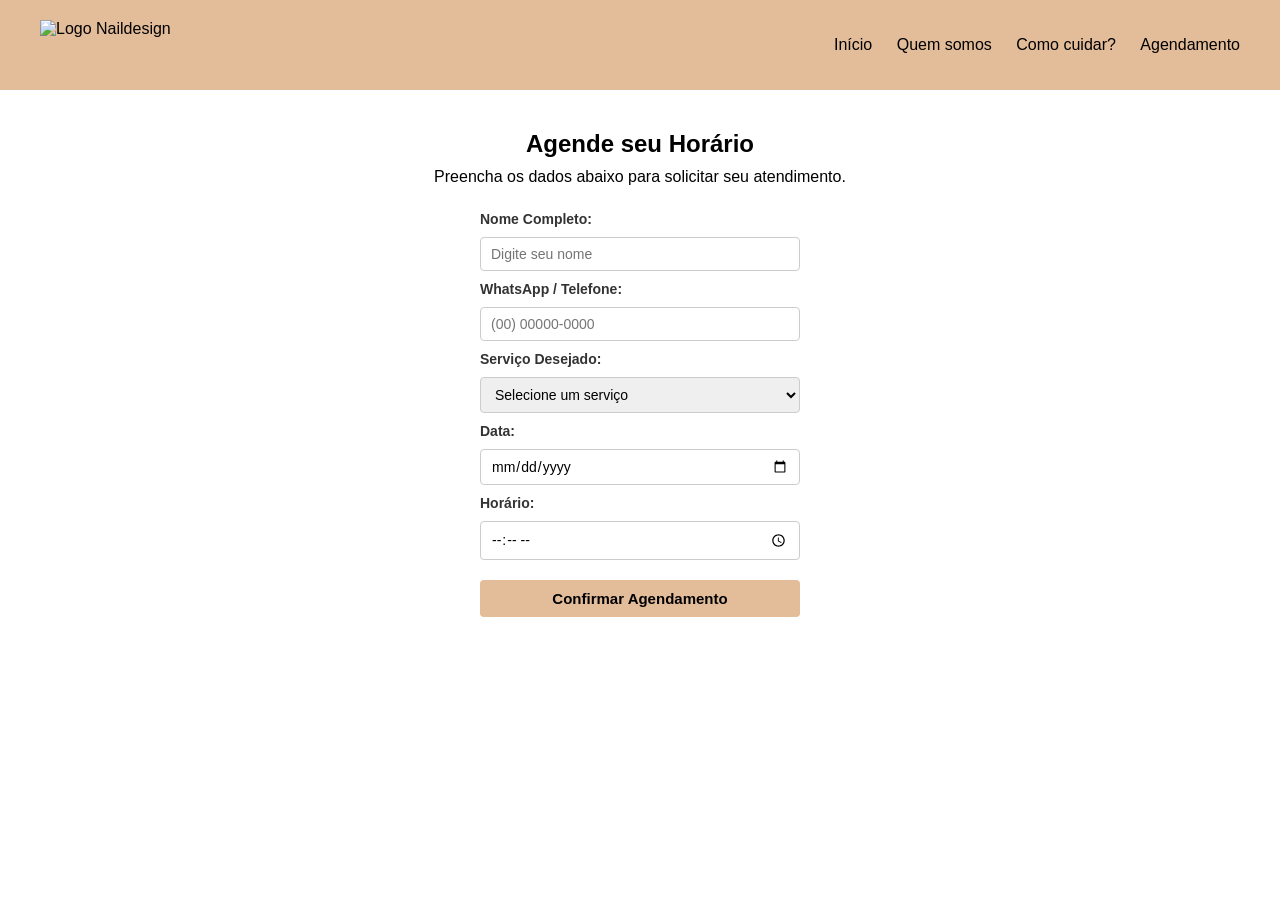
==== agendamento.html @ af374469 "feat" ====
<!DOCTYPE html>
<html lang="pt-BR">
<head>
    <meta charset="UTF-8">
    <meta name="viewport" content="width=device-width, initial-scale=1.0">
    <title>Agendamento - Naildesign</title>
    <link rel="stylesheet" href="style.css">
</head>
<body>

    <header>
        <img src="./images/logo.jpg" alt="Logo Naildesign" class="logo">
        <nav>
            <a href="index.html">Início</a>
            <a href="quemsomos.html">Quem somos</a>
            <a href="comocuidar.html">Como cuidar?</a>
            <a href="agendamento.html">Agendamento</a>
        </nav>
    </header>

    <main>
        <h2>Agende seu Horário</h2>
        <p>Preencha os dados abaixo para solicitar seu atendimento.</p>

        <!-- Formulário Básico -->
        <form>
            <label for="nome">Nome Completo:</label>
            <input type="text" id="nome" placeholder="Digite seu nome" required>

            <label for="telefone">WhatsApp / Telefone:</label>
            <input type="tel" id="telefone" placeholder="(00) 00000-0000" required>

            <label for="servico">Serviço Desejado:</label>
            <select id="servico" required>
                <option value="" disabled selected>Selecione um serviço</option>
                <option value="alongamento">Alongamento em Gel</option>
                <option value="manutencao">Manutenção de Gel</option>
                <option value="esmaltacao">Esmaltação em Gel</option>
                <option value="blindagem">Blindagem de Unhas</option>
                <option value="manicure">Manicure Simples</option>
            </select>

            <label for="data">Data:</label>
            <input type="date" id="data" required>

            <label for="horario">Horário:</label>
            <input type="time" id="horario" required>

            <button type="submit">Confirmar Agendamento</button>
        </form>
    </main>

</body>
</html>
---- style.css ----
/* Limpa as margens padrão do navegador */
* {
    margin: 0;
    padding: 0;
    box-sizing: border-box;
    font-family: Arial, sans-serif;
}

/* Cabeçalho com Flexbox */
header {
    background-color: #E3BC9A;
    padding: 20px 40px;
    display: flex;
    justify-content: space-between; /* Logo na esquerda, links na direita */
    align-items: center;            /* Alinha os dois na vertical */
}

/* Tamanho da logo */
.logo { 
    height: 50px;
}

/* Links do menu */
header nav a {
    text-decoration: none;
    color: #000000;
    margin-left: 20px; /* Espaço entre os links */
    font-size: 16px;
}

/* Conteúdo principal da página */
main {
    padding: 40px;
    text-align: center;
}

main h2 {
    margin-bottom: 10px;
}

.sessao-galeria {
    margin-top: 40px;
}

.sessao-galeria h3 {
    margin-bottom: 20px;
    font-size: 22px;
}

/* Container principal com Flexbox */
.galeria-unhas {
    display: flex;             /* Ativa o Flexbox */
    flex-wrap: wrap;           /* Permite quebrar linha se não couber na tela */
    justify-content: center;   /* Centraliza os itens na tela */
    gap: 20px;                 /* Espaço entre as fotos */
}

/* Card individual de cada unha */
.card-unha {
    display: flex;             /* Flexbox interno para alinhar foto e texto */
    flex-direction: column;    /* Coloca o texto embaixo da foto */
    align-items: center;       /* Centraliza o conteúdo dentro do card */
    background-color: #fff;
    border: 1px solid #ddd;
    border-radius: 8px;
    overflow: hidden;          /* Corta a imagem nas pontas arredondadas */
    width: 180px;              /* Largura fixa para cada card */
}

/* Foto da unha */
.card-unha img {
    width: 100%;
    height: 180px;
    object-fit: cover;         /* Ajusta a foto sem distorcer */
}

/* Legenda da foto */
.card-unha p {
    padding: 10px;
    font-size: 14px;
    color: #333;
}

/* Seção Quem Somos (Flexbox) */
.sessao-equipe {
    margin-top: 30px;
    display: flex;
    justify-content: center;
}

.equipe-card {
    display: flex;
    align-items: center;
    gap: 25px;
    max-width: 700px;
    background-color: #fdfdfd;
    padding: 20px;
    border: 1px solid #ddd;
    border-radius: 8px;
    text-align: left;
}

.equipe-foto {
    width: 180px;
    height: 180px;
    object-fit: cover;
    border-radius: 8px;
}

.equipe-texto h3 {
    margin-bottom: 10px;
    color: #333;
}

.equipe-texto p {
    color: #666;
    line-height: 1.5;
}

/* Quebra no celular para a foto ficar em cima do texto */
@media (max-width: 600px) {
    .equipe-card {
        flex-direction: column;
        text-align: center;
    }
}
/* Seção Como Cuidar (Flexbox) */
.container-cuidados {
    display: flex;
    flex-wrap: wrap;
    justify-content: center;
    gap: 20px;
    margin-top: 30px;
}

.card-cuidado {
    flex: 1 1 250px;
    max-width: 350px;
    background-color: #ffffff;
    border: 1px solid #ddd;
    border-radius: 8px;
    padding: 20px;
    text-align: left;
}

.card-cuidado h3 {
    font-size: 16px;
    color: #333;
    margin-bottom: 10px;
}

.card-cuidado p {
    font-size: 14px;
    color: #666;
    line-height: 1.5;
}
/* Formulário de Agendamento */
form {
    max-width: 320px;
    margin: 25px auto;
    display: flex;
    flex-direction: column;
    gap: 10px;
    text-align: left;
}

form label {
    font-size: 14px;
    font-weight: bold;
    color: #333;
}

form input, 
form select {
    padding: 8px 10px;
    border: 1px solid #ccc;
    border-radius: 4px;
    font-size: 14px;
    outline: none;
}

form button {
    margin-top: 10px;
    padding: 10px;
    background-color: #E3BC9A;
    border: none;
    border-radius: 4px;
    font-size: 15px;
    font-weight: bold;
    cursor: pointer;
    transition: 0.2s;
}

form button:hover {
    filter: brightness(0.92);
}
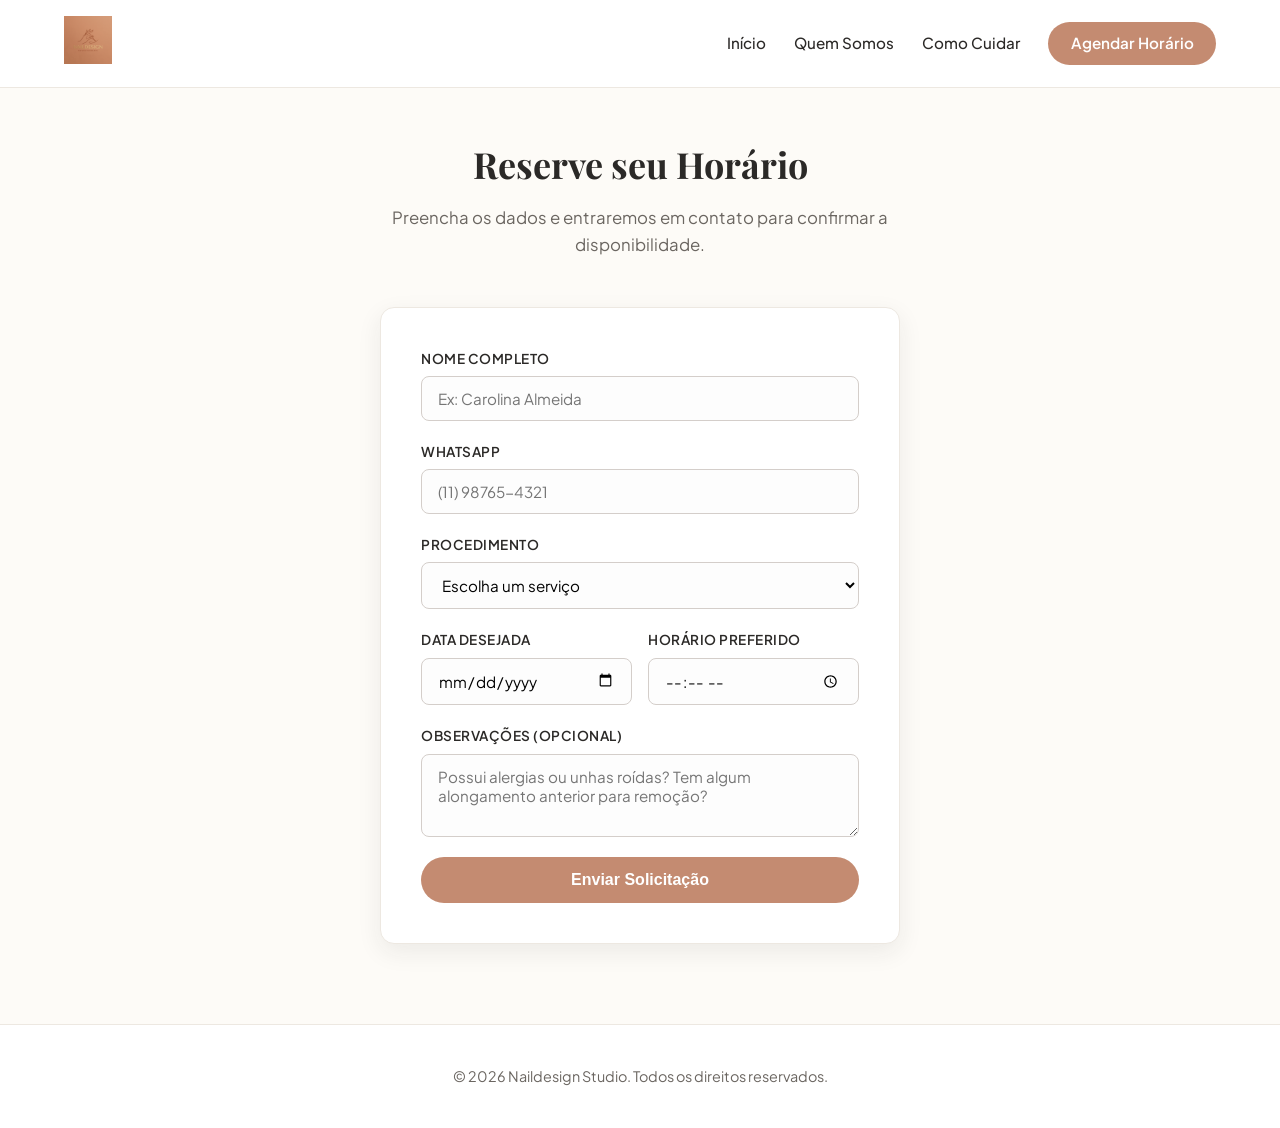
==== commit 38028f43: "comocuidar.html" ====
--- a/agendamento.html
+++ b/agendamento.html
@@ -1,54 +1,77 @@
 <!DOCTYPE html>
 <html lang="pt-BR">
 <head>
-    <meta charset="UTF-8">
-    <meta name="viewport" content="width=device-width, initial-scale=1.0">
-    <title>Agendamento - Naildesign</title>
-    <link rel="stylesheet" href="style.css">
+  <meta charset="UTF-8">
+  <meta name="viewport" content="width=device-width, initial-scale=1.0">
+  <title>Agendamento | Naildesign</title>
+  <link rel="stylesheet" href="style.css">
 </head>
 <body>
 
-    <header>
-        <img src="./images/logo.jpg" alt="Logo Naildesign" class="logo">
-        <nav>
-            <a href="index.html">Início</a>
-            <a href="quemsomos.html">Quem somos</a>
-            <a href="comocuidar.html">Como cuidar?</a>
-            <a href="agendamento.html">Agendamento</a>
-        </nav>
-    </header>
+  <header class="header">
+    <a href="index.html"><img src="./images/logo.jpg" alt="Naildesign Studio" class="brand-logo"></a>
+    <nav class="nav-links">
+      <a href="index.html" class="nav-link">Início</a>
+      <a href="quemsomos.html" class="nav-link">Quem Somos</a>
+      <a href="comocuidar.html" class="nav-link">Como Cuidar</a>
+      <a href="agendamento.html" class="nav-link btn-nav">Agendar Horário</a>
+    </nav>
+  </header>
 
-    <main>
-        <h2>Agende seu Horário</h2>
-        <p>Preencha os dados abaixo para solicitar seu atendimento.</p>
+  <main class="container">
+    <div class="section-header">
+      <h2>Reserve seu Horário</h2>
+      <p>Preencha os dados e entraremos em contato para confirmar a disponibilidade.</p>
+    </div>
 
-        <!-- Formulário Básico -->
-        <form>
-            <label for="nome">Nome Completo:</label>
-            <input type="text" id="nome" placeholder="Digite seu nome" required>
+    <section class="booking-container">
+      <form id="formAgendamento">
+        <div class="form-group">
+          <label for="nome">Nome Completo</label>
+          <input type="text" id="nome" name="nome" placeholder="Ex: Carolina Almeida" required>
+        </div>
 
-            <label for="telefone">WhatsApp / Telefone:</label>
-            <input type="tel" id="telefone" placeholder="(00) 00000-0000" required>
+        <div class="form-group">
+          <label for="telefone">WhatsApp</label>
+          <input type="tel" id="telefone" name="telefone" placeholder="(11) 98765-4321" required>
+        </div>
 
-            <label for="servico">Serviço Desejado:</label>
-            <select id="servico" required>
-                <option value="" disabled selected>Selecione um serviço</option>
-                <option value="alongamento">Alongamento em Gel</option>
-                <option value="manutencao">Manutenção de Gel</option>
-                <option value="esmaltacao">Esmaltação em Gel</option>
-                <option value="blindagem">Blindagem de Unhas</option>
-                <option value="manicure">Manicure Simples</option>
-            </select>
+        <div class="form-group">
+          <label for="servico">Procedimento</label>
+          <select id="servico" name="servico" required>
+            <option value="" disabled selected>Escolha um serviço</option>
+            <option value="Alongamento em Gel">Alongamento em Gel (Aplicação Inicial)</option>
+            <option value="Manutenção em Gel">Manutenção em Gel</option>
+            <option value="Blindagem">Blindagem de Unhas Naturais</option>
+            <option value="Esmaltação em Gel">Esmaltação em Gel</option>
+            <option value="Remoção Segura">Remoção Profissional de Alongamento</option>
+          </select>
+        </div>
 
-            <label for="data">Data:</label>
-            <input type="date" id="data" required>
+        <div class="form-row">
+          <div class="form-group">
+            <label for="data">Data Desejada</label>
+            <input type="date" id="data" name="data" required>
+          </div>
+          <div class="form-group">
+            <label for="horario">Horário Preferido</label>
+            <input type="time" id="horario" name="horario" required>
+          </div>
+        </div>
 
-            <label for="horario">Horário:</label>
-            <input type="time" id="horario" required>
+        <div class="form-group">
+          <label for="observacoes">Observações (Opcional)</label>
+          <textarea id="observacoes" name="observacoes" rows="3" placeholder="Possui alergias ou unhas roídas? Tem algum alongamento anterior para remoção?"></textarea>
+        </div>
 
-            <button type="submit">Confirmar Agendamento</button>
-        </form>
-    </main>
+        <button type="submit" class="btn-primary">Enviar Solicitação</button>
+      </form>
+    </section>
+  </main>
+
+  <footer>
+    <p>&copy; 2026 Naildesign Studio. Todos os direitos reservados.</p>
+  </footer>
 
 </body>
 </html>
--- a/style.css
+++ b/style.css
@@ -1,196 +1,376 @@
-/* Limpa as margens padrão do navegador */
+@import url('https://fonts.googleapis.com/css2?family=Playfair+Display:ital,wght@0,500;0,700;1,400&family=Plus+Jakarta+Sans:wght@400;500;600;700&display=swap');
+
+:root {
+  --primary: #c48b71;
+  --primary-dark: #a26950;
+  --primary-light: #f5ebe6;
+  --text-main: #2b2927;
+  --text-muted: #6b6661;
+  --bg-page: #fdfbf7;
+  --bg-surface: #ffffff;
+  --border-color: #ede8e1;
+  --shadow-sm: 0 2px 8px rgba(43, 41, 39, 0.04);
+  --shadow-md: 0 8px 24px rgba(43, 41, 39, 0.08);
+  --radius-sm: 8px;
+  --radius-md: 14px;
+  --radius-full: 9999px;
+  --transition: all 0.25s cubic-bezier(0.16, 1, 0.3, 1);
+}
+
 * {
-    margin: 0;
-    padding: 0;
-    box-sizing: border-box;
-    font-family: Arial, sans-serif;
-}
-
-/* Cabeçalho com Flexbox */
-header {
-    background-color: #E3BC9A;
-    padding: 20px 40px;
-    display: flex;
-    justify-content: space-between; /* Logo na esquerda, links na direita */
-    align-items: center;            /* Alinha os dois na vertical */
-}
-
-/* Tamanho da logo */
-.logo { 
-    height: 50px;
-}
-
-/* Links do menu */
-header nav a {
-    text-decoration: none;
-    color: #000000;
-    margin-left: 20px; /* Espaço entre os links */
-    font-size: 16px;
-}
-
-/* Conteúdo principal da página */
-main {
-    padding: 40px;
-    text-align: center;
-}
-
-main h2 {
-    margin-bottom: 10px;
-}
-
-.sessao-galeria {
-    margin-top: 40px;
-}
-
-.sessao-galeria h3 {
-    margin-bottom: 20px;
-    font-size: 22px;
-}
-
-/* Container principal com Flexbox */
-.galeria-unhas {
-    display: flex;             /* Ativa o Flexbox */
-    flex-wrap: wrap;           /* Permite quebrar linha se não couber na tela */
-    justify-content: center;   /* Centraliza os itens na tela */
-    gap: 20px;                 /* Espaço entre as fotos */
-}
-
-/* Card individual de cada unha */
-.card-unha {
-    display: flex;             /* Flexbox interno para alinhar foto e texto */
-    flex-direction: column;    /* Coloca o texto embaixo da foto */
-    align-items: center;       /* Centraliza o conteúdo dentro do card */
-    background-color: #fff;
-    border: 1px solid #ddd;
-    border-radius: 8px;
-    overflow: hidden;          /* Corta a imagem nas pontas arredondadas */
-    width: 180px;              /* Largura fixa para cada card */
-}
-
-/* Foto da unha */
-.card-unha img {
-    width: 100%;
-    height: 180px;
-    object-fit: cover;         /* Ajusta a foto sem distorcer */
-}
-
-/* Legenda da foto */
-.card-unha p {
-    padding: 10px;
-    font-size: 14px;
-    color: #333;
-}
-
-/* Seção Quem Somos (Flexbox) */
-.sessao-equipe {
-    margin-top: 30px;
-    display: flex;
-    justify-content: center;
-}
-
-.equipe-card {
-    display: flex;
-    align-items: center;
-    gap: 25px;
-    max-width: 700px;
-    background-color: #fdfdfd;
-    padding: 20px;
-    border: 1px solid #ddd;
-    border-radius: 8px;
-    text-align: left;
-}
-
-.equipe-foto {
-    width: 180px;
-    height: 180px;
-    object-fit: cover;
-    border-radius: 8px;
-}
-
-.equipe-texto h3 {
-    margin-bottom: 10px;
-    color: #333;
-}
-
-.equipe-texto p {
-    color: #666;
-    line-height: 1.5;
-}
-
-/* Quebra no celular para a foto ficar em cima do texto */
-@media (max-width: 600px) {
-    .equipe-card {
-        flex-direction: column;
-        text-align: center;
-    }
-}
-/* Seção Como Cuidar (Flexbox) */
-.container-cuidados {
-    display: flex;
+  margin: 0;
+  padding: 0;
+  box-sizing: border-box;
+}
+
+body {
+  font-family: 'Plus Jakarta Sans', sans-serif;
+  background-color: var(--bg-page);
+  color: var(--text-main);
+  line-height: 1.6;
+  -webkit-font-smoothing: antialiased;
+}
+
+h1, h2, h3 {
+  font-family: 'Playfair Display', serif;
+  font-weight: 700;
+  color: var(--text-main);
+}
+
+/* Header & Nav */
+.header {
+  position: sticky;
+  top: 0;
+  background-color: rgba(255, 255, 255, 0.92);
+  backdrop-filter: blur(10px);
+  border-bottom: 1px solid var(--border-color);
+  padding: 1rem 5%;
+  display: flex;
+  justify-content: space-between;
+  align-items: center;
+  z-index: 100;
+}
+
+.brand-logo {
+  height: 48px;
+  width: auto;
+  object-fit: contain;
+}
+
+.nav-links {
+  display: flex;
+  align-items: center;
+  gap: 1.75rem;
+}
+
+.nav-link {
+  text-decoration: none;
+  color: var(--text-main);
+  font-weight: 500;
+  font-size: 0.95rem;
+  transition: var(--transition);
+}
+
+.nav-link:hover {
+  color: var(--primary);
+}
+
+.btn-nav {
+  background-color: var(--primary);
+  color: #fff !important;
+  padding: 0.6rem 1.4rem;
+  border-radius: var(--radius-full);
+  font-weight: 600;
+}
+
+.btn-nav:hover {
+  background-color: var(--primary-dark);
+  transform: translateY(-1px);
+}
+
+/* Main Layout */
+.container {
+  max-width: 1120px;
+  margin: 0 auto;
+  padding: 3rem 1.5rem 5rem;
+}
+
+.section-header {
+  text-align: center;
+  max-width: 600px;
+  margin: 0 auto 3rem;
+}
+
+.section-header h2 {
+  font-size: 2.25rem;
+  margin-bottom: 0.75rem;
+}
+
+.section-header p {
+  color: var(--text-muted);
+  font-size: 1.05rem;
+}
+
+/* Hero Section */
+.hero {
+  display: flex;
+  align-items: center;
+  gap: 3rem;
+  padding: 4rem 0;
+}
+
+.hero-content {
+  flex: 1.1;
+}
+
+.hero-content h1 {
+  font-size: 3rem;
+  line-height: 1.15;
+  margin-bottom: 1.25rem;
+}
+
+.hero-content p {
+  color: var(--text-muted);
+  font-size: 1.15rem;
+  margin-bottom: 2rem;
+}
+
+.hero-image {
+  flex: 0.9;
+}
+
+.hero-image img {
+  width: 100%;
+  height: 420px;
+  object-fit: cover;
+  border-radius: var(--radius-md);
+  box-shadow: var(--shadow-md);
+}
+
+/* Galeria de Fotos / Trabalhos */
+.gallery-grid {
+  display: flex;
+  flex-wrap: wrap;
+  gap: 1.5rem;
+  justify-content: center;
+}
+
+.gallery-card {
+  flex: 1 1 240px;
+  max-width: 260px;
+  background-color: var(--bg-surface);
+  border: 1px solid var(--border-color);
+  border-radius: var(--radius-md);
+  overflow: hidden;
+  box-shadow: var(--shadow-sm);
+  transition: var(--transition);
+}
+
+.gallery-card:hover {
+  transform: translateY(-4px);
+  box-shadow: var(--shadow-md);
+}
+
+.gallery-card img {
+  width: 100%;
+  height: 240px;
+  object-fit: cover;
+}
+
+.gallery-info {
+  padding: 1rem 1.2rem;
+}
+
+.gallery-info h4 {
+  font-size: 1rem;
+  font-weight: 600;
+  margin-bottom: 0.25rem;
+}
+
+.gallery-info p {
+  font-size: 0.85rem;
+  color: var(--text-muted);
+}
+
+/* Card Quem Somos / Equipe */
+.team-wrapper {
+  display: flex;
+  align-items: center;
+  gap: 3.5rem;
+  background-color: var(--bg-surface);
+  border: 1px solid var(--border-color);
+  border-radius: var(--radius-md);
+  padding: 2.5rem;
+  box-shadow: var(--shadow-sm);
+}
+
+.team-wrapper img {
+  width: 320px;
+  height: 380px;
+  object-fit: cover;
+  border-radius: var(--radius-sm);
+}
+
+.team-details h3 {
+  font-size: 1.8rem;
+  margin-bottom: 1rem;
+}
+
+.team-details p {
+  color: var(--text-muted);
+  margin-bottom: 1.25rem;
+  line-height: 1.7;
+}
+
+/* Cards de Cuidados */
+.tips-grid {
+  display: flex;
+  flex-wrap: wrap;
+  gap: 1.5rem;
+  justify-content: center;
+}
+
+.tip-card {
+  flex: 1 1 300px;
+  max-width: 350px;
+  background: var(--bg-surface);
+  border: 1px solid var(--border-color);
+  padding: 1.75rem;
+  border-radius: var(--radius-md);
+  box-shadow: var(--shadow-sm);
+  transition: var(--transition);
+}
+
+.tip-card:hover {
+  border-color: var(--primary);
+  transform: translateY(-2px);
+}
+
+.tip-card h3 {
+  font-size: 1.2rem;
+  margin-bottom: 0.75rem;
+  color: var(--primary-dark);
+}
+
+.tip-card p {
+  color: var(--text-muted);
+  font-size: 0.95rem;
+}
+
+/* Formulário Profissional */
+.booking-container {
+  max-width: 520px;
+  margin: 0 auto;
+  background: var(--bg-surface);
+  border: 1px solid var(--border-color);
+  border-radius: var(--radius-md);
+  padding: 2.5rem;
+  box-shadow: var(--shadow-md);
+}
+
+.form-group {
+  margin-bottom: 1.25rem;
+  display: flex;
+  flex-direction: column;
+}
+
+.form-row {
+  display: flex;
+  gap: 1rem;
+}
+
+.form-row .form-group {
+  flex: 1;
+}
+
+.form-group label {
+  font-size: 0.85rem;
+  font-weight: 600;
+  margin-bottom: 0.4rem;
+  color: var(--text-main);
+  text-transform: uppercase;
+  letter-spacing: 0.5px;
+}
+
+.form-group input,
+.form-group select,
+.form-group textarea {
+  width: 100%;
+  padding: 0.75rem 1rem;
+  font-family: inherit;
+  font-size: 0.95rem;
+  background: #fdfdfd;
+  border: 1px solid #d4ceca;
+  border-radius: var(--radius-sm);
+  transition: var(--transition);
+}
+
+.form-group input:focus,
+.form-group select:focus,
+.form-group textarea:focus {
+  outline: none;
+  border-color: var(--primary);
+  box-shadow: 0 0 0 3px rgba(196, 139, 113, 0.15);
+  background: #fff;
+}
+
+.btn-primary {
+  display: inline-block;
+  background-color: var(--primary);
+  color: #fff;
+  border: none;
+  border-radius: var(--radius-full);
+  padding: 0.9rem 2rem;
+  font-size: 1rem;
+  font-weight: 600;
+  cursor: pointer;
+  text-decoration: none;
+  transition: var(--transition);
+  width: 100%;
+  text-align: center;
+}
+
+.btn-primary:hover {
+  background-color: var(--primary-dark);
+  box-shadow: 0 4px 12px rgba(162, 105, 80, 0.25);
+}
+
+/* Footer */
+footer {
+  border-top: 1px solid var(--border-color);
+  padding: 2.5rem 1.5rem;
+  text-align: center;
+  font-size: 0.9rem;
+  color: var(--text-muted);
+  background-color: #fff;
+}
+
+/* Responsividade Mobile */
+@media (max-width: 820px) {
+  .header {
+    flex-direction: column;
+    gap: 1rem;
+    padding: 1.25rem;
+  }
+  
+  .nav-links {
     flex-wrap: wrap;
     justify-content: center;
-    gap: 20px;
-    margin-top: 30px;
-}
-
-.card-cuidado {
-    flex: 1 1 250px;
-    max-width: 350px;
-    background-color: #ffffff;
-    border: 1px solid #ddd;
-    border-radius: 8px;
-    padding: 20px;
-    text-align: left;
-}
-
-.card-cuidado h3 {
-    font-size: 16px;
-    color: #333;
-    margin-bottom: 10px;
-}
-
-.card-cuidado p {
-    font-size: 14px;
-    color: #666;
-    line-height: 1.5;
-}
-/* Formulário de Agendamento */
-form {
-    max-width: 320px;
-    margin: 25px auto;
-    display: flex;
+    gap: 1rem;
+  }
+
+  .hero, .team-wrapper {
     flex-direction: column;
-    gap: 10px;
-    text-align: left;
-}
-
-form label {
-    font-size: 14px;
-    font-weight: bold;
-    color: #333;
-}
-
-form input, 
-form select {
-    padding: 8px 10px;
-    border: 1px solid #ccc;
-    border-radius: 4px;
-    font-size: 14px;
-    outline: none;
-}
-
-form button {
-    margin-top: 10px;
-    padding: 10px;
-    background-color: #E3BC9A;
-    border: none;
-    border-radius: 4px;
-    font-size: 15px;
-    font-weight: bold;
-    cursor: pointer;
-    transition: 0.2s;
-}
-
-form button:hover {
-    filter: brightness(0.92);
-}
+    text-align: center;
+  }
+
+  .team-wrapper img {
+    width: 100%;
+    height: 300px;
+  }
+
+  .form-row {
+    flex-direction: column;
+    gap: 0;
+  }
+}
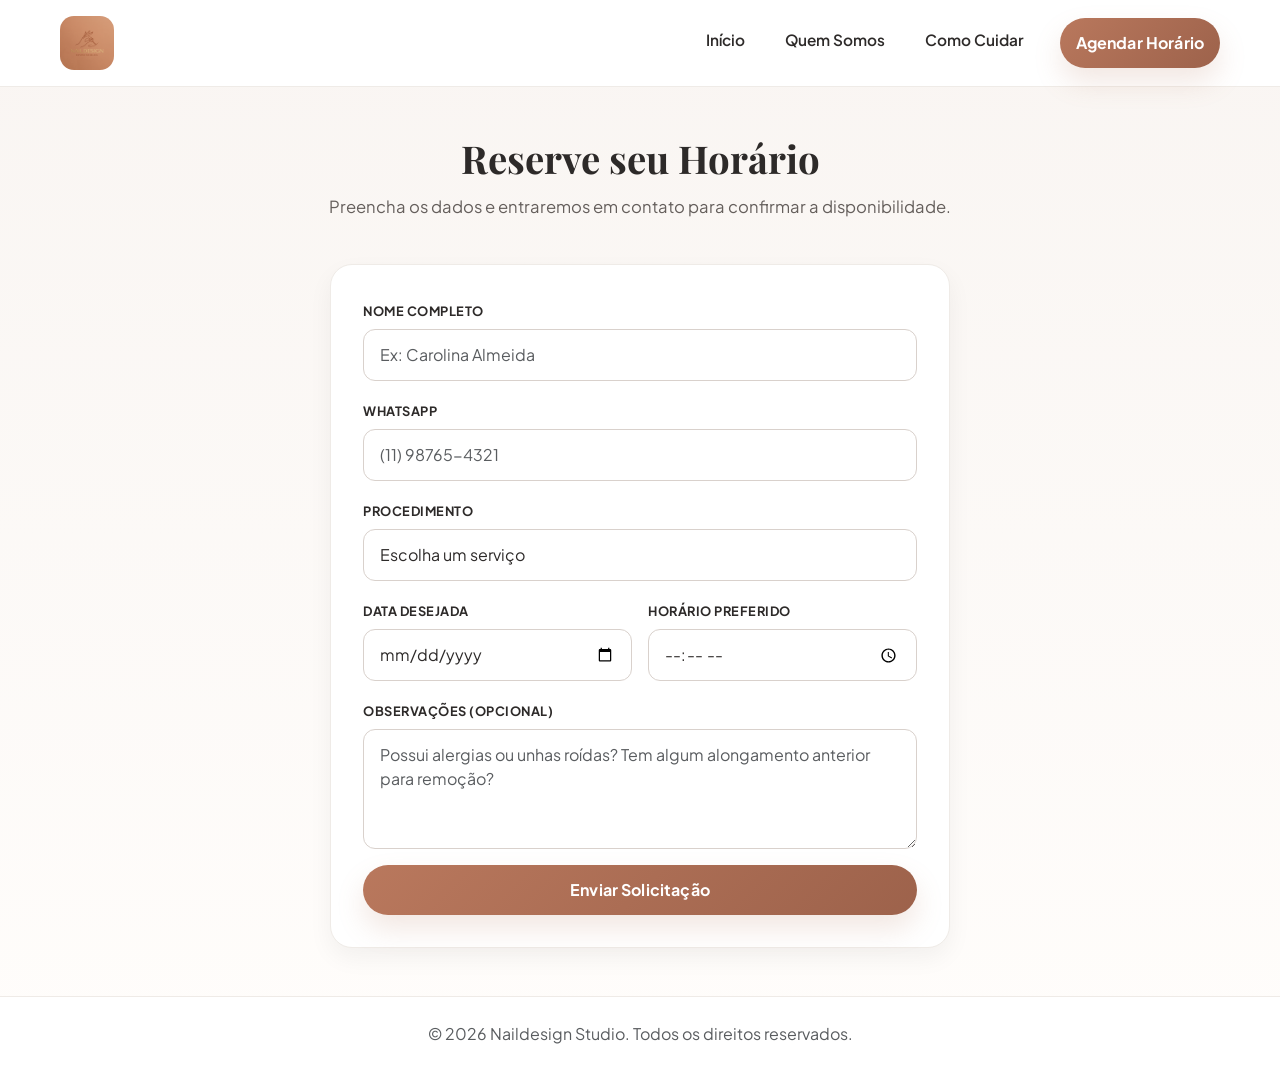
==== commit 7940e4ee: "style: alteracao na estilizacao" ====
--- a/agendamento.html
+++ b/agendamento.html
@@ -4,41 +4,51 @@
   <meta charset="UTF-8">
   <meta name="viewport" content="width=device-width, initial-scale=1.0">
   <title>Agendamento | Naildesign</title>
+  <link href="https://cdn.jsdelivr.net/npm/bootstrap@5.3.3/dist/css/bootstrap.min.css" rel="stylesheet">
   <link rel="stylesheet" href="style.css">
 </head>
 <body>
 
   <header class="header">
-    <a href="index.html"><img src="./images/logo.jpg" alt="Naildesign Studio" class="brand-logo"></a>
-    <nav class="nav-links">
-      <a href="index.html" class="nav-link">Início</a>
-      <a href="quemsomos.html" class="nav-link">Quem Somos</a>
-      <a href="comocuidar.html" class="nav-link">Como Cuidar</a>
-      <a href="agendamento.html" class="nav-link btn-nav">Agendar Horário</a>
+    <nav class="navbar navbar-expand-lg navbar-light bg-white w-100 px-3 px-lg-5 py-3">
+      <div class="container-fluid">
+        <a class="navbar-brand" href="index.html"><img src="./images/logo.jpg" alt="Naildesign Studio" class="brand-logo"></a>
+        <button class="navbar-toggler" type="button" data-bs-toggle="collapse" data-bs-target="#menuNaildesign" aria-controls="menuNaildesign" aria-expanded="false" aria-label="Toggle navigation">
+          <span class="navbar-toggler-icon"></span>
+        </button>
+        <div class="collapse navbar-collapse" id="menuNaildesign">
+          <div class="navbar-nav ms-auto gap-lg-3">
+            <a class="nav-link nav-link-custom" href="index.html">Início</a>
+            <a class="nav-link nav-link-custom" href="quemsomos.html">Quem Somos</a>
+            <a class="nav-link nav-link-custom" href="comocuidar.html">Como Cuidar</a>
+            <a class="btn btn-primary rounded-pill px-3 ms-lg-2" href="agendamento.html">Agendar Horário</a>
+          </div>
+        </div>
+      </div>
     </nav>
   </header>
 
-  <main class="container">
+  <main class="container py-5">
     <div class="section-header">
       <h2>Reserve seu Horário</h2>
       <p>Preencha os dados e entraremos em contato para confirmar a disponibilidade.</p>
     </div>
 
     <section class="booking-container">
-      <form id="formAgendamento">
-        <div class="form-group">
-          <label for="nome">Nome Completo</label>
-          <input type="text" id="nome" name="nome" placeholder="Ex: Carolina Almeida" required>
+      <form id="formAgendamento" class="row g-3">
+        <div class="col-12">
+          <label for="nome" class="form-label">Nome Completo</label>
+          <input type="text" class="form-control" id="nome" name="nome" placeholder="Ex: Carolina Almeida" required>
         </div>
 
-        <div class="form-group">
-          <label for="telefone">WhatsApp</label>
-          <input type="tel" id="telefone" name="telefone" placeholder="(11) 98765-4321" required>
+        <div class="col-12">
+          <label for="telefone" class="form-label">WhatsApp</label>
+          <input type="tel" class="form-control" id="telefone" name="telefone" placeholder="(11) 98765-4321" required>
         </div>
 
-        <div class="form-group">
-          <label for="servico">Procedimento</label>
-          <select id="servico" name="servico" required>
+        <div class="col-12">
+          <label for="servico" class="form-label">Procedimento</label>
+          <select class="form-select" id="servico" name="servico" required>
             <option value="" disabled selected>Escolha um serviço</option>
             <option value="Alongamento em Gel">Alongamento em Gel (Aplicação Inicial)</option>
             <option value="Manutenção em Gel">Manutenção em Gel</option>
@@ -48,30 +58,31 @@
           </select>
         </div>
 
-        <div class="form-row">
-          <div class="form-group">
-            <label for="data">Data Desejada</label>
-            <input type="date" id="data" name="data" required>
-          </div>
-          <div class="form-group">
-            <label for="horario">Horário Preferido</label>
-            <input type="time" id="horario" name="horario" required>
-          </div>
+        <div class="col-md-6">
+          <label for="data" class="form-label">Data Desejada</label>
+          <input type="date" class="form-control" id="data" name="data" required>
+        </div>
+        <div class="col-md-6">
+          <label for="horario" class="form-label">Horário Preferido</label>
+          <input type="time" class="form-control" id="horario" name="horario" required>
         </div>
 
-        <div class="form-group">
-          <label for="observacoes">Observações (Opcional)</label>
-          <textarea id="observacoes" name="observacoes" rows="3" placeholder="Possui alergias ou unhas roídas? Tem algum alongamento anterior para remoção?"></textarea>
+        <div class="col-12">
+          <label for="observacoes" class="form-label">Observações (Opcional)</label>
+          <textarea class="form-control" id="observacoes" name="observacoes" rows="3" placeholder="Possui alergias ou unhas roídas? Tem algum alongamento anterior para remoção?"></textarea>
         </div>
 
-        <button type="submit" class="btn-primary">Enviar Solicitação</button>
+        <div class="col-12">
+          <button type="submit" class="btn btn-primary w-100">Enviar Solicitação</button>
+        </div>
       </form>
     </section>
   </main>
 
-  <footer>
-    <p>&copy; 2026 Naildesign Studio. Todos os direitos reservados.</p>
+  <footer class="text-center text-muted py-4">
+    <p class="mb-0">&copy; 2026 Naildesign Studio. Todos os direitos reservados.</p>
   </footer>
 
+  <script src="https://cdn.jsdelivr.net/npm/bootstrap@5.3.3/dist/js/bootstrap.bundle.min.js"></script>
 </body>
 </html>
--- a/style.css
+++ b/style.css
@@ -1,20 +1,21 @@
 @import url('https://fonts.googleapis.com/css2?family=Playfair+Display:ital,wght@0,500;0,700;1,400&family=Plus+Jakarta+Sans:wght@400;500;600;700&display=swap');
 
 :root {
-  --primary: #c48b71;
-  --primary-dark: #a26950;
-  --primary-light: #f5ebe6;
-  --text-main: #2b2927;
-  --text-muted: #6b6661;
-  --bg-page: #fdfbf7;
+  --primary: #b9785d;
+  --primary-dark: #9d624b;
+  --primary-light: #f5ece7;
+  --accent: #f3d8ca;
+  --text-main: #2d2a29;
+  --text-muted: #655f5c;
+  --bg-page: #f9f5f2;
   --bg-surface: #ffffff;
-  --border-color: #ede8e1;
-  --shadow-sm: 0 2px 8px rgba(43, 41, 39, 0.04);
-  --shadow-md: 0 8px 24px rgba(43, 41, 39, 0.08);
-  --radius-sm: 8px;
-  --radius-md: 14px;
+  --border-color: #efebe7;
+  --shadow-sm: 0 10px 25px rgba(28, 22, 18, 0.05);
+  --shadow-md: 0 18px 40px rgba(28, 22, 18, 0.08);
+  --radius-sm: 12px;
+  --radius-md: 22px;
   --radius-full: 9999px;
-  --transition: all 0.25s cubic-bezier(0.16, 1, 0.3, 1);
+  --transition: all 0.25s ease;
 }
 
 * {
@@ -23,354 +24,357 @@
   box-sizing: border-box;
 }
 
+html {
+  scroll-behavior: smooth;
+}
+
 body {
   font-family: 'Plus Jakarta Sans', sans-serif;
-  background-color: var(--bg-page);
+  background: linear-gradient(180deg, #f9f5f2 0%, #fffdfb 100%);
   color: var(--text-main);
   line-height: 1.6;
   -webkit-font-smoothing: antialiased;
 }
 
-h1, h2, h3 {
+img {
+  max-width: 100%;
+  display: block;
+}
+
+h1, h2, h3, h4 {
   font-family: 'Playfair Display', serif;
   font-weight: 700;
   color: var(--text-main);
+  margin: 0;
+}
+
+p {
+  margin: 0;
 }
 
 /* Header & Nav */
 .header {
   position: sticky;
   top: 0;
-  background-color: rgba(255, 255, 255, 0.92);
+  z-index: 1000;
+  background: rgba(255, 255, 255, 0.9);
   backdrop-filter: blur(10px);
   border-bottom: 1px solid var(--border-color);
-  padding: 1rem 5%;
-  display: flex;
-  justify-content: space-between;
-  align-items: center;
-  z-index: 100;
+}
+
+.navbar {
+  --bs-navbar-brand-padding-y: 0;
+  --bs-navbar-toggler-border-color: transparent;
+  --bs-navbar-color: var(--text-main);
+  --bs-navbar-hover-color: var(--primary);
+  --bs-navbar-active-color: var(--primary);
 }
 
 .brand-logo {
-  height: 48px;
+  height: 54px;
   width: auto;
   object-fit: contain;
-}
-
-.nav-links {
-  display: flex;
-  align-items: center;
-  gap: 1.75rem;
-}
-
-.nav-link {
-  text-decoration: none;
-  color: var(--text-main);
-  font-weight: 500;
-  font-size: 0.95rem;
-  transition: var(--transition);
-}
-
-.nav-link:hover {
-  color: var(--primary);
-}
-
-.btn-nav {
-  background-color: var(--primary);
-  color: #fff !important;
-  padding: 0.6rem 1.4rem;
+  border-radius: 14px;
+}
+
+.nav-link-custom {
+  color: var(--text-main) !important;
+  font-weight: 600;
+  font-size: 0.96rem;
+  transition: var(--transition);
+  padding: 0.6rem 0.75rem !important;
+}
+
+.nav-link-custom:hover,
+.nav-link-custom:focus {
+  color: var(--primary) !important;
+}
+
+.btn-primary {
+  background: linear-gradient(135deg, var(--primary) 0%, var(--primary-dark) 100%);
+  border: none;
+  color: #fff;
   border-radius: var(--radius-full);
-  font-weight: 600;
-}
-
-.btn-nav:hover {
-  background-color: var(--primary-dark);
+  padding: 0.8rem 1.6rem;
+  font-weight: 700;
+  letter-spacing: 0.01em;
+  transition: var(--transition);
+  box-shadow: 0 14px 28px rgba(185, 120, 93, 0.18);
+}
+
+.btn-primary:hover,
+.btn-primary:focus {
+  background: linear-gradient(135deg, var(--primary-dark) 0%, #8a5642 100%);
+  color: #fff;
   transform: translateY(-1px);
+  box-shadow: 0 18px 30px rgba(185, 120, 93, 0.22);
+}
+
+.btn-primary:focus {
+  box-shadow: 0 0 0 0.25rem rgba(185, 120, 93, 0.2);
 }
 
 /* Main Layout */
 .container {
-  max-width: 1120px;
-  margin: 0 auto;
-  padding: 3rem 1.5rem 5rem;
+  max-width: 1180px;
+  padding-top: 3.5rem;
+  padding-bottom: 5rem;
 }
 
 .section-header {
+  max-width: 640px;
+  margin: 0 auto 2.7rem;
   text-align: center;
-  max-width: 600px;
-  margin: 0 auto 3rem;
 }
 
 .section-header h2 {
-  font-size: 2.25rem;
-  margin-bottom: 0.75rem;
+  font-size: clamp(2.1rem, 3vw, 3rem);
+  margin-bottom: 0.8rem;
 }
 
 .section-header p {
   color: var(--text-muted);
-  font-size: 1.05rem;
+  font-size: 1.04rem;
 }
 
 /* Hero Section */
 .hero {
-  display: flex;
-  align-items: center;
-  gap: 3rem;
-  padding: 4rem 0;
+  padding: 3.5rem 0 2rem;
 }
 
 .hero-content {
-  flex: 1.1;
+  padding-right: clamp(0.5rem, 2vw, 2rem);
 }
 
 .hero-content h1 {
-  font-size: 3rem;
-  line-height: 1.15;
-  margin-bottom: 1.25rem;
+  font-size: clamp(2.5rem, 5vw, 4.2rem);
+  line-height: 1.08;
+  margin-bottom: 1.1rem;
 }
 
 .hero-content p {
   color: var(--text-muted);
-  font-size: 1.15rem;
-  margin-bottom: 2rem;
-}
-
-.hero-image {
-  flex: 0.9;
+  font-size: 1.12rem;
+  margin-bottom: 1.6rem;
+  max-width: 560px;
 }
 
 .hero-image img {
   width: 100%;
-  height: 420px;
+  height: 480px;
   object-fit: cover;
   border-radius: var(--radius-md);
   box-shadow: var(--shadow-md);
 }
 
-/* Galeria de Fotos / Trabalhos */
-.gallery-grid {
-  display: flex;
-  flex-wrap: wrap;
-  gap: 1.5rem;
-  justify-content: center;
-}
-
-.gallery-card {
-  flex: 1 1 240px;
-  max-width: 260px;
-  background-color: var(--bg-surface);
+/* Cards e Grid */
+.gallery-card,
+.tip-card,
+.booking-container,
+.team-wrapper {
   border: 1px solid var(--border-color);
   border-radius: var(--radius-md);
+  background: var(--bg-surface);
+  box-shadow: var(--shadow-sm);
+}
+
+.gallery-card {
   overflow: hidden;
-  box-shadow: var(--shadow-sm);
-  transition: var(--transition);
-}
-
-.gallery-card:hover {
+  transition: var(--transition);
+}
+
+.gallery-card:hover,
+.tip-card:hover {
   transform: translateY(-4px);
   box-shadow: var(--shadow-md);
 }
 
 .gallery-card img {
   width: 100%;
-  height: 240px;
+  height: 255px;
   object-fit: cover;
 }
 
 .gallery-info {
-  padding: 1rem 1.2rem;
+  padding: 1.2rem 1.1rem 1.3rem;
 }
 
 .gallery-info h4 {
-  font-size: 1rem;
-  font-weight: 600;
-  margin-bottom: 0.25rem;
+  font-size: 1.12rem;
+  margin-bottom: 0.35rem;
 }
 
 .gallery-info p {
-  font-size: 0.85rem;
-  color: var(--text-muted);
-}
-
-/* Card Quem Somos / Equipe */
+  color: var(--text-muted);
+  font-size: 0.9rem;
+  line-height: 1.6;
+}
+
+/* Quem Somos */
 .team-wrapper {
-  display: flex;
-  align-items: center;
-  gap: 3.5rem;
-  background-color: var(--bg-surface);
-  border: 1px solid var(--border-color);
+  padding: 2rem;
+}
+
+.team-wrapper img {
+  width: 100%;
+  height: 390px;
+  object-fit: cover;
   border-radius: var(--radius-md);
-  padding: 2.5rem;
-  box-shadow: var(--shadow-sm);
-}
-
-.team-wrapper img {
-  width: 320px;
-  height: 380px;
-  object-fit: cover;
-  border-radius: var(--radius-sm);
+}
+
+.team-details {
+  padding: 0.75rem 0;
 }
 
 .team-details h3 {
-  font-size: 1.8rem;
+  font-size: clamp(1.8rem, 3vw, 2.4rem);
   margin-bottom: 1rem;
 }
 
 .team-details p {
   color: var(--text-muted);
-  margin-bottom: 1.25rem;
+  line-height: 1.8;
+  margin-bottom: 1rem;
+}
+
+/* Cuidados */
+.tip-card {
+  height: 100%;
+  transition: var(--transition);
+}
+
+.tip-card .card-body {
+  padding: 1.5rem;
+}
+
+.tip-card .card-title {
+  font-size: 1.2rem;
+  color: var(--primary-dark);
+  margin-bottom: 0.8rem;
+}
+
+.tip-card .card-text {
+  color: var(--text-muted);
+  font-size: 0.95rem;
   line-height: 1.7;
 }
 
-/* Cards de Cuidados */
-.tips-grid {
-  display: flex;
-  flex-wrap: wrap;
-  gap: 1.5rem;
-  justify-content: center;
-}
-
-.tip-card {
-  flex: 1 1 300px;
-  max-width: 350px;
-  background: var(--bg-surface);
-  border: 1px solid var(--border-color);
-  padding: 1.75rem;
-  border-radius: var(--radius-md);
-  box-shadow: var(--shadow-sm);
-  transition: var(--transition);
-}
-
-.tip-card:hover {
+.alert {
+  border-radius: 16px;
+  border: 1px solid rgba(185, 120, 93, 0.16);
+}
+
+/* Formulário */
+.booking-container {
+  max-width: 620px;
+  margin: 0 auto;
+  padding: 2rem;
+}
+
+.form-label {
+  color: var(--text-main);
+  font-weight: 700;
+  font-size: 0.8rem;
+  letter-spacing: 0.04em;
+  text-transform: uppercase;
+}
+
+.form-control,
+.form-select {
+  border: 1px solid #d9d1cc;
+  border-radius: 12px;
+  background: #fff;
+  min-height: 48px;
+  padding: 0.8rem 1rem;
+  color: var(--text-main);
+  transition: var(--transition);
+}
+
+.form-control:focus,
+.form-select:focus {
   border-color: var(--primary);
-  transform: translateY(-2px);
-}
-
-.tip-card h3 {
-  font-size: 1.2rem;
-  margin-bottom: 0.75rem;
-  color: var(--primary-dark);
-}
-
-.tip-card p {
-  color: var(--text-muted);
-  font-size: 0.95rem;
-}
-
-/* Formulário Profissional */
-.booking-container {
-  max-width: 520px;
-  margin: 0 auto;
-  background: var(--bg-surface);
-  border: 1px solid var(--border-color);
-  border-radius: var(--radius-md);
-  padding: 2.5rem;
-  box-shadow: var(--shadow-md);
-}
-
-.form-group {
-  margin-bottom: 1.25rem;
-  display: flex;
-  flex-direction: column;
-}
-
-.form-row {
-  display: flex;
-  gap: 1rem;
-}
-
-.form-row .form-group {
-  flex: 1;
-}
-
-.form-group label {
-  font-size: 0.85rem;
-  font-weight: 600;
-  margin-bottom: 0.4rem;
-  color: var(--text-main);
-  text-transform: uppercase;
-  letter-spacing: 0.5px;
-}
-
-.form-group input,
-.form-group select,
-.form-group textarea {
-  width: 100%;
-  padding: 0.75rem 1rem;
-  font-family: inherit;
-  font-size: 0.95rem;
-  background: #fdfdfd;
-  border: 1px solid #d4ceca;
-  border-radius: var(--radius-sm);
-  transition: var(--transition);
-}
-
-.form-group input:focus,
-.form-group select:focus,
-.form-group textarea:focus {
-  outline: none;
-  border-color: var(--primary);
-  box-shadow: 0 0 0 3px rgba(196, 139, 113, 0.15);
-  background: #fff;
-}
-
-.btn-primary {
-  display: inline-block;
-  background-color: var(--primary);
-  color: #fff;
-  border: none;
-  border-radius: var(--radius-full);
-  padding: 0.9rem 2rem;
-  font-size: 1rem;
-  font-weight: 600;
-  cursor: pointer;
-  text-decoration: none;
-  transition: var(--transition);
-  width: 100%;
-  text-align: center;
-}
-
-.btn-primary:hover {
-  background-color: var(--primary-dark);
-  box-shadow: 0 4px 12px rgba(162, 105, 80, 0.25);
+  box-shadow: 0 0 0 0.25rem rgba(185, 120, 93, 0.14);
+}
+
+textarea.form-control {
+  min-height: 120px;
 }
 
 /* Footer */
 footer {
+  background: #fff;
   border-top: 1px solid var(--border-color);
-  padding: 2.5rem 1.5rem;
-  text-align: center;
-  font-size: 0.9rem;
-  color: var(--text-muted);
-  background-color: #fff;
-}
-
-/* Responsividade Mobile */
-@media (max-width: 820px) {
-  .header {
-    flex-direction: column;
-    gap: 1rem;
+  padding: 2rem 1rem 2.5rem;
+  color: var(--text-muted);
+}
+
+/* Responsive */
+@media (max-width: 991.98px) {
+  .navbar-nav {
+    gap: 0.25rem;
+    padding-top: 0.75rem;
+  }
+
+  .navbar-nav .btn {
+    width: 100%;
+    margin-top: 0.5rem;
+  }
+
+  .hero {
+    text-align: center;
+  }
+
+  .hero-content {
+    padding-right: 0;
+  }
+
+  .hero-content p {
+    margin-left: auto;
+    margin-right: auto;
+  }
+
+  .team-wrapper {
     padding: 1.25rem;
   }
-  
-  .nav-links {
-    flex-wrap: wrap;
-    justify-content: center;
-    gap: 1rem;
-  }
-
-  .hero, .team-wrapper {
-    flex-direction: column;
-    text-align: center;
+}
+
+@media (max-width: 767.98px) {
+  .container {
+    padding-left: 1rem;
+    padding-right: 1rem;
+  }
+
+  .hero-image img {
+    height: 340px;
+  }
+
+  .booking-container {
+    padding: 1.25rem;
   }
 
   .team-wrapper img {
-    width: 100%;
     height: 300px;
   }
-
-  .form-row {
-    flex-direction: column;
-    gap: 0;
+}
+
+@media (max-width: 575.98px) {
+  .section-header {
+    margin-bottom: 2rem;
+  }
+
+  .section-header p {
+    font-size: 0.97rem;
+  }
+
+  .brand-logo {
+    height: 46px;
+  }
+
+  .hero-content h1 {
+    font-size: 2.2rem;
+  }
+
+  .gallery-card img {
+    height: 220px;
   }
 }
